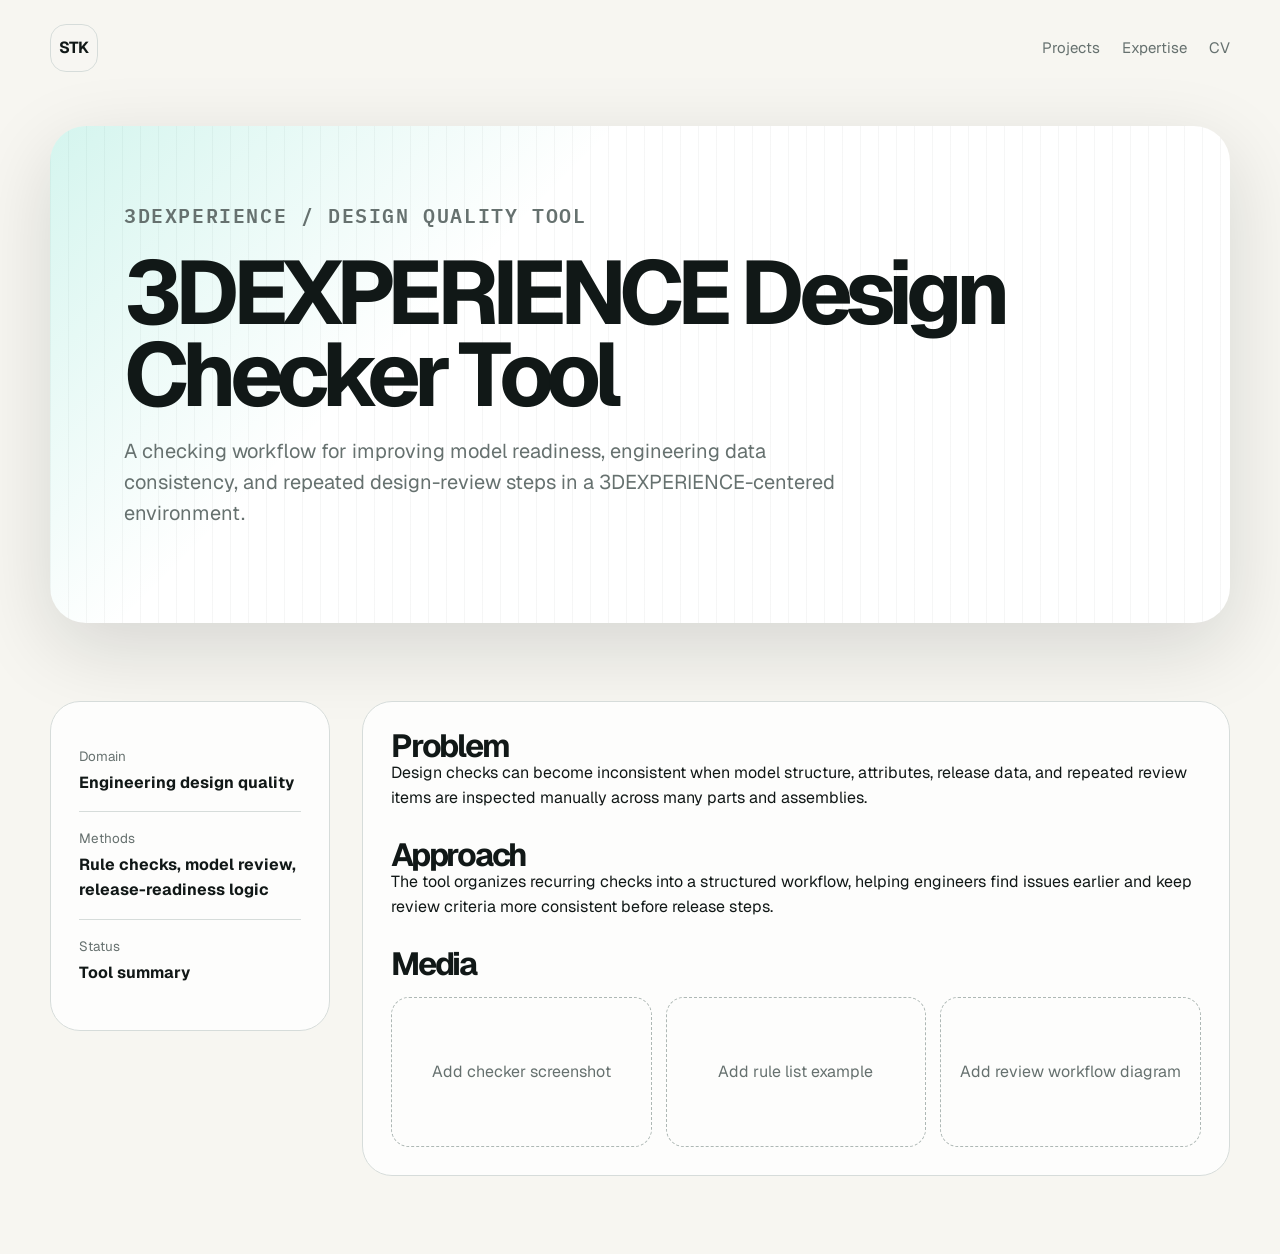
==== projects/3dexperience-design-checker.html @ 685fb279 "Expand portfolio tool projects" ====
<!doctype html>
<html lang="en">
  <head>
    <meta charset="utf-8">
    <meta name="viewport" content="width=device-width, initial-scale=1">
    <title>3DEXPERIENCE Design Checker Tool | Şükrü Tarık Kostak</title>
    <link rel="preconnect" href="https://fonts.googleapis.com">
    <link rel="preconnect" href="https://fonts.gstatic.com" crossorigin>
    <link href="https://fonts.googleapis.com/css2?family=Geist:wght@400;500;600;700&family=IBM+Plex+Mono:wght@400;500;600&display=swap" rel="stylesheet">
    <link rel="stylesheet" href="../styles.css">
  </head>
  <body class="case-body">
    <nav class="nav case-nav" aria-label="Project navigation">
      <a class="brand" href="../index.html">STK</a>
      <button class="nav-toggle" type="button" aria-label="Open navigation" aria-expanded="false">Menu</button>
      <div class="nav-links">
        <a href="../index.html#projects">Projects</a>
        <a href="../index.html#expertise">Expertise</a>
        <a href="../CV_KOSTAK.pdf" target="_blank" rel="noreferrer">CV</a>
      </div>
    </nav>
    <header class="case-hero reveal">
      <p class="section-kicker">3DEXPERIENCE / Design Quality Tool</p>
      <h1>3DEXPERIENCE Design Checker Tool</h1>
      <p>A checking workflow for improving model readiness, engineering data consistency, and repeated design-review steps in a 3DEXPERIENCE-centered environment.</p>
    </header>
    <main class="section case-layout">
      <aside class="case-panel reveal">
        <dl>
          <div><dt>Domain</dt><dd>Engineering design quality</dd></div>
          <div><dt>Methods</dt><dd>Rule checks, model review, release-readiness logic</dd></div>
          <div><dt>Status</dt><dd>Tool summary</dd></div>
        </dl>
      </aside>
      <article class="case-content reveal">
        <h2>Problem</h2>
        <p>Design checks can become inconsistent when model structure, attributes, release data, and repeated review items are inspected manually across many parts and assemblies.</p>
        <h2>Approach</h2>
        <p>The tool organizes recurring checks into a structured workflow, helping engineers find issues earlier and keep review criteria more consistent before release steps.</p>
        <h2>Media</h2>
        <div class="asset-grid">
          <div class="asset-placeholder">Add checker screenshot</div>
          <div class="asset-placeholder">Add rule list example</div>
          <div class="asset-placeholder">Add review workflow diagram</div>
        </div>
      </article>
    </main>
    <script src="../script.js"></script>
  </body>
</html>
---- styles.css ----
:root {
  --teal: #13c7a2;
  --teal-dark: #087b70;
  --teal-deep: #064f4b;
  --ink: #111817;
  --muted: #66716f;
  --line: #d6dcda;
  --paper: #f7f6f1;
  --white: #ffffff;
  --graphite: #202927;
  --shadow: 0 24px 80px rgba(16, 24, 22, 0.14);
  --radius-lg: 30px;
  --radius-md: 20px;
  --max: 1180px;
}

* {
  box-sizing: border-box;
}

html {
  scroll-behavior: smooth;
}

body {
  margin: 0;
  background:
    radial-gradient(circle at 90% 12%, rgba(19, 199, 162, 0.18), transparent 28rem),
    linear-gradient(180deg, #ffffff 0%, var(--paper) 58%, #eef2ef 100%);
  color: var(--ink);
  font-family: "Geist", sans-serif;
  line-height: 1.55;
}

a {
  color: inherit;
  text-decoration: none;
}

.hero {
  min-height: auto;
  background:
    radial-gradient(circle at 82% 22%, rgba(255, 255, 255, 0.23), transparent 16rem),
    radial-gradient(circle at 16% 92%, rgba(255, 255, 255, 0.16), transparent 19rem),
    linear-gradient(122deg, rgba(19, 199, 162, 0.98), rgba(6, 79, 75, 0.92));
  color: var(--white);
  overflow: hidden;
  position: relative;
}

.hero::after {
  content: "";
  position: absolute;
  inset: auto -12rem -18rem auto;
  width: 46rem;
  height: 46rem;
  border: 1px solid rgba(255, 255, 255, 0.24);
  border-radius: 50%;
}

.hero::before {
  content: "";
  position: absolute;
  inset: 0;
  background-image:
    linear-gradient(rgba(255, 255, 255, 0.055) 1px, transparent 1px),
    linear-gradient(90deg, rgba(255, 255, 255, 0.055) 1px, transparent 1px);
  background-size: 56px 56px;
  mask-image: linear-gradient(180deg, rgba(0, 0, 0, 0.35), transparent 72%);
  pointer-events: none;
}

.nav,
.hero-grid,
.section,
.footer {
  width: min(var(--max), calc(100% - 40px));
  margin: 0 auto;
}

.nav {
  display: flex;
  align-items: center;
  justify-content: space-between;
  padding: 24px 0 12px;
  position: relative;
  z-index: 2;
}

.nav-links a,
.button,
.text-link {
  transition: color 180ms ease, background 180ms ease, border-color 180ms ease, transform 180ms ease;
}

.brand {
  display: grid;
  place-items: center;
  width: 48px;
  height: 48px;
  padding: 0;
  border: 1px solid rgba(255, 255, 255, 0.45);
  border-radius: 16px;
  background: rgba(255, 255, 255, 0.08);
  overflow: hidden;
  font-weight: 700;
  letter-spacing: -0.04em;
}

.nav-links {
  display: flex;
  align-items: center;
  gap: 22px;
  color: rgba(255, 255, 255, 0.88);
  font-size: 0.94rem;
}

.nav-links a {
  padding: 8px 0;
}

.nav-links a:hover {
  color: var(--white);
}

.nav-toggle {
  display: none;
}

.hero-grid {
  min-height: auto;
  display: grid;
  grid-template-columns: minmax(0, 1fr);
  align-items: start;
  padding: clamp(28px, 4vw, 46px) 0 clamp(44px, 5vw, 68px);
  position: relative;
  z-index: 1;
}

.hero-copy {
  max-width: 900px;
}

.eyebrow,
.section-kicker,
.card-label,
.project-topline,
.reference-type {
  color: var(--teal-dark);
  font-family: "IBM Plex Mono", monospace;
  font-size: 0.76rem;
  font-weight: 600;
  letter-spacing: 0.08em;
  text-transform: uppercase;
}

.hero .eyebrow,
.hero .card-label,
.hero .project-topline {
  color: rgba(255, 255, 255, 0.74);
}

h1,
h2,
h3,
p {
  margin-top: 0;
}

h1 {
  max-width: 720px;
  margin-bottom: 20px;
  font-size: clamp(3.8rem, 5.8vw, 6.2rem);
  line-height: 0.92;
  letter-spacing: -0.075em;
}

.hero-role {
  max-width: 720px;
  color: rgba(255, 255, 255, 0.84);
  font-size: clamp(1.12rem, 1.45vw, 1.34rem);
  line-height: 1.36;
}

.hero-actions {
  display: flex;
  flex-wrap: wrap;
  gap: 14px;
  margin-top: 24px;
}

.button {
  display: inline-flex;
  align-items: center;
  justify-content: center;
  min-height: 48px;
  padding: 0 22px;
  border-radius: 999px;
  font-weight: 700;
}

.button.primary {
  background: var(--white);
  color: var(--teal-dark);
}

.button:hover {
  transform: translateY(-2px);
}

.button.ghost {
  border: 1px solid rgba(255, 255, 255, 0.44);
  color: var(--white);
}

.hero-portrait {
  width: fit-content;
  margin: 0 0 22px;
}

.portrait-frame {
  position: relative;
  isolation: isolate;
  width: clamp(136px, 10vw, 168px);
  aspect-ratio: 1;
  margin: 0;
  padding: 7px;
  border: 1px solid rgba(255, 255, 255, 0.36);
  border-radius: 999px;
  background:
    linear-gradient(160deg, rgba(255, 255, 255, 0.28), rgba(255, 255, 255, 0.08)),
    rgba(255, 255, 255, 0.1);
  box-shadow: 0 32px 90px rgba(0, 72, 62, 0.22);
  transform: rotate(-2deg);
}

.portrait-frame::before {
  content: "";
  position: absolute;
  inset: 12px -7px -7px 12px;
  z-index: -1;
  border: 1px solid rgba(255, 255, 255, 0.2);
  border-radius: inherit;
}

.portrait-frame img,
.portrait-placeholder {
  width: 100%;
  height: 100%;
  border-radius: inherit;
}

.portrait-frame img {
  display: block;
  object-fit: cover;
  filter: saturate(0.95) contrast(1.04);
}

.portrait-placeholder {
  display: grid;
  place-items: center;
  align-content: center;
  gap: 8px;
  border: 1px dashed rgba(255, 255, 255, 0.48);
  background:
    linear-gradient(145deg, rgba(255, 255, 255, 0.22), rgba(255, 255, 255, 0.04)),
    repeating-linear-gradient(135deg, rgba(255, 255, 255, 0.16) 0 1px, transparent 1px 16px);
  color: var(--white);
  text-align: center;
}

.portrait-placeholder span {
  font-size: 1.05rem;
  font-weight: 800;
}

.portrait-placeholder small {
  color: rgba(255, 255, 255, 0.74);
  font-family: "IBM Plex Mono", monospace;
  font-size: 0.72rem;
}

.hero-card {
  position: relative;
  display: grid;
  grid-template-columns: minmax(230px, 0.55fr) minmax(0, 1fr);
  gap: 20px;
  align-items: start;
  width: min(100%, 1120px);
  margin-top: 28px;
  padding: 16px 20px;
  border: 1px solid rgba(255, 255, 255, 0.32);
  border-radius: var(--radius-lg);
  background: rgba(255, 255, 255, 0.14);
  backdrop-filter: blur(18px);
  box-shadow: 0 30px 90px rgba(0, 72, 62, 0.24);
}

.hero-card::before {
  content: "";
  position: absolute;
  top: 18px;
  left: 22px;
  width: 44px;
  height: 3px;
  border-radius: 999px;
  background: rgba(255, 255, 255, 0.78);
}

.hero-card-main .card-label {
  display: block;
  padding-top: 14px;
}

.hero-card h2 {
  margin: 10px 0 6px;
  font-size: 1.18rem;
  line-height: 1.05;
  letter-spacing: -0.045em;
}

.hero-card p,
.hero-card dd {
  color: rgba(255, 255, 255, 0.8);
}

.hero-card dd {
  font-size: 0.94rem;
  line-height: 1.35;
}

.signal-list {
  display: grid;
  grid-template-columns: repeat(3, minmax(0, 1fr));
  gap: 10px;
  margin: 0;
}

.signal-list div {
  padding-top: 9px;
  border-top: 1px solid rgba(255, 255, 255, 0.22);
}

.signal-list dt {
  font-family: "IBM Plex Mono", monospace;
  font-size: 0.68rem;
  text-transform: uppercase;
}

.signal-list dd {
  margin: 3px 0 0;
}

.section {
  padding: 78px 0;
}

.intro-section,
.tools-section {
  display: grid;
  grid-template-columns: 0.85fr 1.15fr;
  gap: 48px;
  align-items: center;
}

.tools-section {
  grid-template-columns: minmax(0, 0.72fr) minmax(0, 1.28fr);
  align-items: start;
}

.section-heading {
  display: flex;
  align-items: end;
  justify-content: space-between;
  gap: 24px;
  margin-bottom: 34px;
  border-bottom: 1px solid var(--line);
  padding-bottom: 22px;
}

.section h2 {
  margin-bottom: 0;
  font-size: clamp(2.2rem, 5vw, 4.6rem);
  line-height: 0.98;
  letter-spacing: -0.07em;
}

.lead {
  color: var(--muted);
  font-size: clamp(1.22rem, 2vw, 1.7rem);
  align-self: center;
  transform: translateY(24px);
}

.timeline {
  display: grid;
  gap: 18px;
}

.timeline-item {
  display: grid;
  grid-template-columns: 260px 1fr;
  gap: 34px;
  padding: 28px;
  border: 1px solid var(--line);
  border-radius: var(--radius-md);
  background: rgba(255, 255, 255, 0.78);
  box-shadow: 0 16px 42px rgba(17, 24, 23, 0.05);
}

.timeline-meta {
  color: var(--muted);
}

.timeline-meta span,
.timeline-meta strong,
.timeline-meta em {
  display: block;
}

.timeline-meta strong {
  color: var(--ink);
  font-size: 1.08rem;
}

.timeline-meta span {
  margin-top: 12px;
  color: var(--graphite);
  font-weight: 600;
}

.timeline-meta em {
  margin-top: 8px;
  color: rgba(102, 113, 111, 0.7);
  font-style: normal;
  font-size: 0.95rem;
}

.timeline-body h3,
.project-card h3,
.reference-card h3,
.expertise-card h3 {
  margin-bottom: 8px;
  font-size: 1.45rem;
  line-height: 1.15;
  letter-spacing: -0.03em;
}

.muted,
.timeline-body li,
.project-card p,
.reference-card p,
.expertise-card p,
.footer p {
  color: var(--muted);
}

.timeline-body ul {
  margin: 16px 0 0;
  padding-left: 1.2rem;
}

.project-grid {
  display: grid;
  counter-reset: project;
  grid-template-columns: repeat(2, minmax(0, 1fr));
  gap: 18px;
}

.project-card,
.reference-card,
.expertise-card {
  position: relative;
  display: flex;
  flex-direction: column;
  min-height: 286px;
  padding: 28px;
  border: 1px solid var(--line);
  border-radius: var(--radius-lg);
  background: var(--white);
  box-shadow: 0 16px 54px rgba(17, 24, 23, 0.06);
  overflow: hidden;
  transition: border-color 180ms ease, box-shadow 180ms ease, transform 180ms ease;
}

.project-card {
  counter-increment: project;
}

.project-card::after {
  content: "0" counter(project);
  position: absolute;
  right: 24px;
  bottom: 18px;
  color: rgba(17, 24, 23, 0.08);
  font-family: "IBM Plex Mono", monospace;
  font-size: 3.8rem;
  font-weight: 600;
  line-height: 1;
}

.project-card::before,
.case-hero::before {
  content: "";
  position: absolute;
  inset: 0;
  background:
    linear-gradient(135deg, rgba(19, 199, 162, 0.18), transparent 34%),
    repeating-linear-gradient(90deg, rgba(17, 24, 23, 0.04) 0 1px, transparent 1px 18px);
  pointer-events: none;
}

.project-card > *,
.case-hero > * {
  position: relative;
}

.project-topline {
  display: flex;
  justify-content: space-between;
  gap: 14px;
  margin-bottom: 68px;
}

.project-card .text-link {
  margin-top: auto;
  align-self: flex-start;
}

.project-card:hover,
.reference-card:hover,
.expertise-card:hover {
  border-color: rgba(19, 199, 162, 0.48);
  box-shadow: 0 22px 70px rgba(17, 24, 23, 0.1);
  transform: translateY(-3px);
}

.text-link {
  display: inline-flex;
  margin-top: 12px;
  color: var(--teal-dark);
  font-weight: 700;
}

.text-link::after {
  content: " ->";
}

.text-link:hover {
  color: var(--teal);
}

.split-section {
  display: grid;
  grid-template-columns: 0.72fr 1fr;
  gap: 48px;
}

.split-section .section-heading {
  display: block;
  margin-bottom: 0;
  border-bottom: 0;
  padding-bottom: 0;
}

.reference-stack {
  display: grid;
  gap: 16px;
}

.reference-card {
  min-height: auto;
}

.expertise-grid {
  display: grid;
  grid-template-columns: repeat(4, minmax(0, 1fr));
  gap: 16px;
}

.expertise-card {
  min-height: 250px;
}

section[id] {
  scroll-margin-top: 18px;
}

.expertise-visual {
  display: grid;
  place-items: center;
  width: 100%;
  aspect-ratio: 1.35 / 1;
  margin-bottom: 30px;
  padding: 8px 10px;
  border: 1px solid rgba(19, 199, 162, 0.16);
  border-radius: 28px;
  background:
    radial-gradient(circle at 25% 20%, rgba(19, 199, 162, 0.16), transparent 34%),
    linear-gradient(135deg, rgba(19, 199, 162, 0.08), rgba(255, 255, 255, 0.86) 58%);
  overflow: hidden;
}

.expertise-visual img {
  display: block;
  width: 100%;
  height: 100%;
  object-fit: contain;
  mix-blend-mode: multiply;
  filter: saturate(0.92) contrast(1.04);
}

.tag-cloud {
  display: grid;
  grid-template-columns: repeat(auto-fit, minmax(142px, 1fr));
  align-content: center;
  gap: 10px;
}

.tag-cloud span {
  display: inline-flex;
  align-items: center;
  justify-content: center;
  width: 100%;
  min-height: 40px;
  padding: 10px 14px;
  border: 1px solid var(--line);
  border-radius: 999px;
  background: rgba(255, 255, 255, 0.82);
  color: var(--graphite);
  font-weight: 600;
  white-space: nowrap;
}

.tag-cloud span:hover {
  border-color: rgba(19, 199, 162, 0.5);
  background: rgba(19, 199, 162, 0.12);
}

.footer {
  display: grid;
  grid-template-columns: 1fr auto;
  gap: 36px;
  padding: 54px 0 70px;
  border-top: 1px solid var(--line);
}

.footer h2 {
  margin-bottom: 8px;
  font-size: clamp(2rem, 4vw, 4rem);
  letter-spacing: -0.06em;
  line-height: 0.98;
}

.footer-links {
  display: grid;
  align-content: center;
  gap: 10px;
  color: var(--teal-dark);
  font-weight: 700;
}

.reveal {
  opacity: 1;
  transform: none;
  transition: opacity 700ms ease, transform 700ms ease;
}

.reveal.is-visible {
  opacity: 1;
  transform: translateY(0);
}

.hero .reveal {
  opacity: 1;
  transform: none;
}

.case-body {
  background: var(--paper);
}

.case-nav {
  padding: 24px 0;
  color: var(--ink);
}

.case-nav .brand {
  border-color: var(--line);
}

.case-nav .nav-links {
  color: var(--muted);
}

.case-hero {
  position: relative;
  width: min(var(--max), calc(100% - 40px));
  margin: 30px auto 0;
  padding: clamp(34px, 6vw, 74px);
  border-radius: 36px;
  background: var(--white);
  box-shadow: var(--shadow);
  overflow: hidden;
}

.case-hero h1 {
  max-width: 980px;
  color: var(--ink);
  font-size: clamp(3rem, 7vw, 7rem);
}

.case-hero p {
  max-width: 760px;
  color: var(--muted);
  font-size: 1.25rem;
}

.case-layout {
  display: grid;
  grid-template-columns: 280px 1fr;
  gap: 32px;
}

.case-panel,
.case-content {
  padding: 28px;
  border: 1px solid var(--line);
  border-radius: var(--radius-lg);
  background: rgba(255, 255, 255, 0.78);
}

.case-panel {
  align-self: start;
  position: sticky;
  top: 24px;
}

.case-panel dl {
  margin: 0;
}

.case-panel div {
  padding: 16px 0;
  border-bottom: 1px solid var(--line);
}

.case-panel div:last-child {
  border-bottom: 0;
}

.case-panel dt {
  color: var(--muted);
  font-size: 0.84rem;
}

.case-panel dd {
  margin: 4px 0 0;
  font-weight: 700;
}

.case-content h2 {
  margin-top: 28px;
  font-size: 2rem;
}

.case-content h2:first-child {
  margin-top: 0;
}

.asset-grid {
  display: grid;
  grid-template-columns: repeat(3, minmax(0, 1fr));
  gap: 14px;
  margin-top: 18px;
}

.asset-placeholder {
  display: grid;
  place-items: center;
  min-height: 150px;
  border: 1px dashed #aeb8b5;
  border-radius: 18px;
  color: var(--muted);
  text-align: center;
}

@media (max-width: 900px) {
  .hero {
    min-height: auto;
  }

  .nav-toggle {
    display: inline-flex;
    border: 1px solid rgba(255, 255, 255, 0.4);
    border-radius: 999px;
    background: transparent;
    color: inherit;
    padding: 10px 14px;
    font: inherit;
  }

  .case-nav .nav-toggle {
    border-color: var(--line);
  }

  .nav-links {
    display: none;
    position: absolute;
    inset: 82px 0 auto 0;
    z-index: 5;
    padding: 18px;
    border-radius: 22px;
    background: rgba(17, 24, 23, 0.94);
    box-shadow: var(--shadow);
  }

  .nav-links.is-open {
    display: grid;
    gap: 8px;
  }

  .nav-links a {
    padding: 12px;
    border-radius: 14px;
  }

  .nav-links a:hover {
    background: rgba(255, 255, 255, 0.08);
  }

  .hero-grid,
  .intro-section,
  .tools-section,
  .split-section,
  .footer,
  .case-layout {
    grid-template-columns: 1fr;
  }

  .hero-grid {
    gap: 24px;
    padding: 24px 0 68px;
  }

  .portrait-frame {
    width: clamp(132px, 22vw, 190px);
    transform: none;
  }

  .hero-card {
    grid-template-columns: 1fr;
  }

  .signal-list {
    grid-template-columns: repeat(3, minmax(0, 1fr));
  }

  .timeline-item {
    grid-template-columns: 1fr;
  }

  .project-grid,
  .expertise-grid {
    grid-template-columns: 1fr;
  }

  .project-topline {
    margin-bottom: 58px;
  }

  .case-panel {
    position: static;
  }

  .asset-grid {
    grid-template-columns: repeat(2, minmax(0, 1fr));
  }
}

@media (max-width: 560px) {
  .nav,
  .hero-grid,
  .section,
  .footer,
  .case-hero {
    width: min(100% - 28px, var(--max));
  }

  .nav {
    padding: 18px 0;
  }

  .brand {
    width: 44px;
    height: 44px;
    border-radius: 14px;
  }

  .nav-links {
    inset: 68px 0 auto 0;
  }

  .eyebrow,
  .section-kicker,
  .card-label,
  .project-topline,
  .reference-type {
    font-size: 0.68rem;
    line-height: 1.45;
  }

  h1 {
    max-width: 10ch;
    margin-bottom: 18px;
    font-size: clamp(3.1rem, 15vw, 4.8rem);
    line-height: 0.9;
    letter-spacing: -0.08em;
  }

  .hero-role {
    font-size: 1.08rem;
  }

  .hero-actions {
    display: grid;
    grid-template-columns: 1fr 1fr;
    gap: 10px;
    margin-top: 24px;
  }

  .button {
    min-height: 46px;
    padding: 0 14px;
    font-size: 0.95rem;
  }

  .hero-grid {
    padding: 18px 0 54px;
  }

  .portrait-frame {
    width: min(42vw, 142px);
    margin: 0;
    padding: 7px;
  }

  .portrait-frame::before {
    inset: 12px -7px -7px 12px;
  }

  .portrait-frame img,
  .portrait-placeholder {
    border-radius: inherit;
  }

  .portrait-frame img {
    object-position: center 34%;
  }

  .section {
    padding: 58px 0;
  }

  .intro-section,
  .tools-section,
  .split-section {
    gap: 24px;
  }

  .section-heading {
    display: block;
    margin-bottom: 22px;
    padding-bottom: 16px;
  }

  .section h2 {
    font-size: clamp(2rem, 12vw, 3.4rem);
    line-height: 1;
  }

  .lead {
    font-size: 1.12rem;
    transform: none;
  }

  .hero-card,
  .timeline-item,
  .project-card,
  .reference-card,
  .expertise-card,
  .case-panel,
  .case-content {
    padding: 22px;
    border-radius: 22px;
  }

  .hero-card h2 {
    font-size: 1.35rem;
  }

  .signal-list {
    grid-template-columns: 1fr;
  }

  .timeline-item {
    gap: 16px;
  }

  .project-card,
  .expertise-card {
    min-height: auto;
  }

  .project-topline {
    display: grid;
    margin-bottom: 44px;
  }

  .footer {
    gap: 20px;
  }

  .asset-grid {
    grid-template-columns: 1fr;
  }
}

@media (max-width: 380px) {
  .hero-actions {
    grid-template-columns: 1fr;
  }

  h1 {
    font-size: 3rem;
  }

  .portrait-frame {
    width: 128px;
  }
}
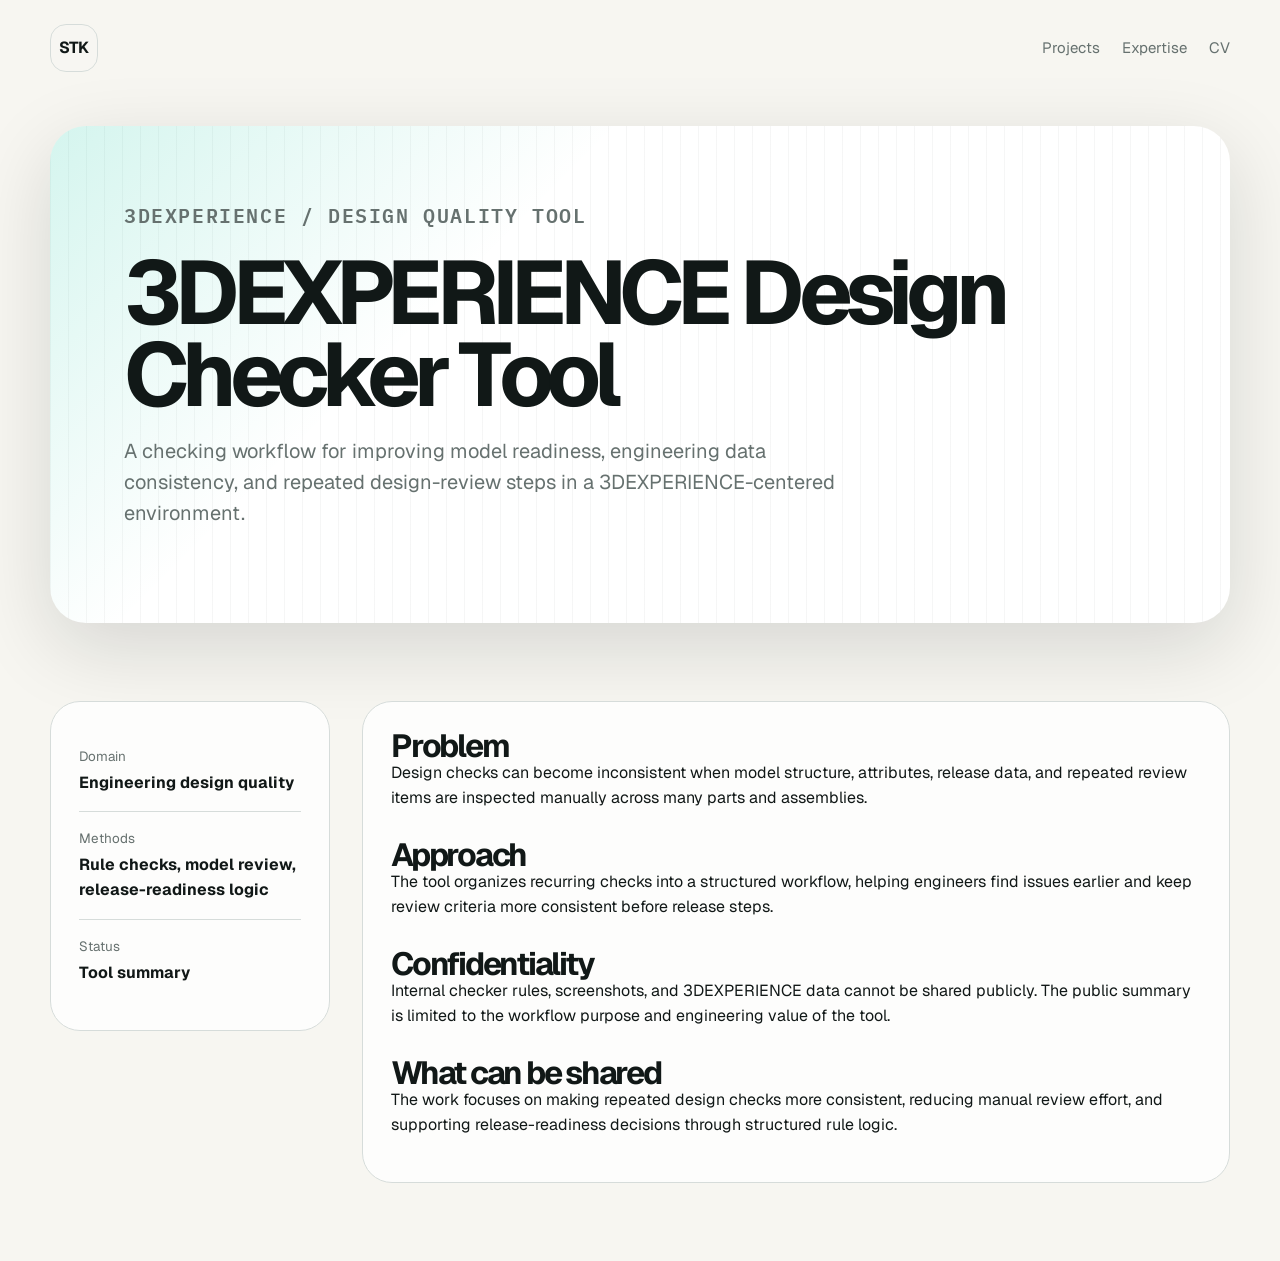
==== commit 2f33a47b: "Remove media placeholders from confidential tools" ====
--- a/projects/3dexperience-design-checker.html
+++ b/projects/3dexperience-design-checker.html
@@ -37,12 +37,10 @@
         <p>Design checks can become inconsistent when model structure, attributes, release data, and repeated review items are inspected manually across many parts and assemblies.</p>
         <h2>Approach</h2>
         <p>The tool organizes recurring checks into a structured workflow, helping engineers find issues earlier and keep review criteria more consistent before release steps.</p>
-        <h2>Media</h2>
-        <div class="asset-grid">
-          <div class="asset-placeholder">Add checker screenshot</div>
-          <div class="asset-placeholder">Add rule list example</div>
-          <div class="asset-placeholder">Add review workflow diagram</div>
-        </div>
+        <h2>Confidentiality</h2>
+        <p>Internal checker rules, screenshots, and 3DEXPERIENCE data cannot be shared publicly. The public summary is limited to the workflow purpose and engineering value of the tool.</p>
+        <h2>What can be shared</h2>
+        <p>The work focuses on making repeated design checks more consistent, reducing manual review effort, and supporting release-readiness decisions through structured rule logic.</p>
       </article>
     </main>
     <script src="../script.js"></script>
--- a/styles.css
+++ b/styles.css
@@ -775,14 +775,59 @@
   margin-top: 18px;
 }
 
+.case-media {
+  margin: 0;
+}
+
+.case-media img {
+  display: block;
+  width: 100%;
+  aspect-ratio: 16 / 10;
+  object-fit: cover;
+  border: 1px solid var(--line);
+  border-radius: 18px;
+  box-shadow: 0 16px 44px rgba(17, 24, 23, 0.08);
+}
+
+.case-media-wide {
+  margin-bottom: 28px;
+}
+
+.case-media-wide img {
+  aspect-ratio: 21 / 9;
+}
+
+.case-media figcaption {
+  margin-top: 10px;
+  color: var(--muted);
+  font-size: 0.92rem;
+}
+
 .asset-placeholder {
   display: grid;
-  place-items: center;
+  place-items: start;
+  align-content: start;
+  gap: 10px;
   min-height: 150px;
+  padding: 18px;
   border: 1px dashed #aeb8b5;
   border-radius: 18px;
   color: var(--muted);
-  text-align: center;
+  text-align: left;
+}
+
+.asset-placeholder strong {
+  color: var(--ink);
+  font-size: 1.05rem;
+  line-height: 1.2;
+}
+
+.asset-placeholder span {
+  line-height: 1.55;
+}
+
+.asset-link {
+  text-decoration: none;
 }
 
 @media (max-width: 900px) {
